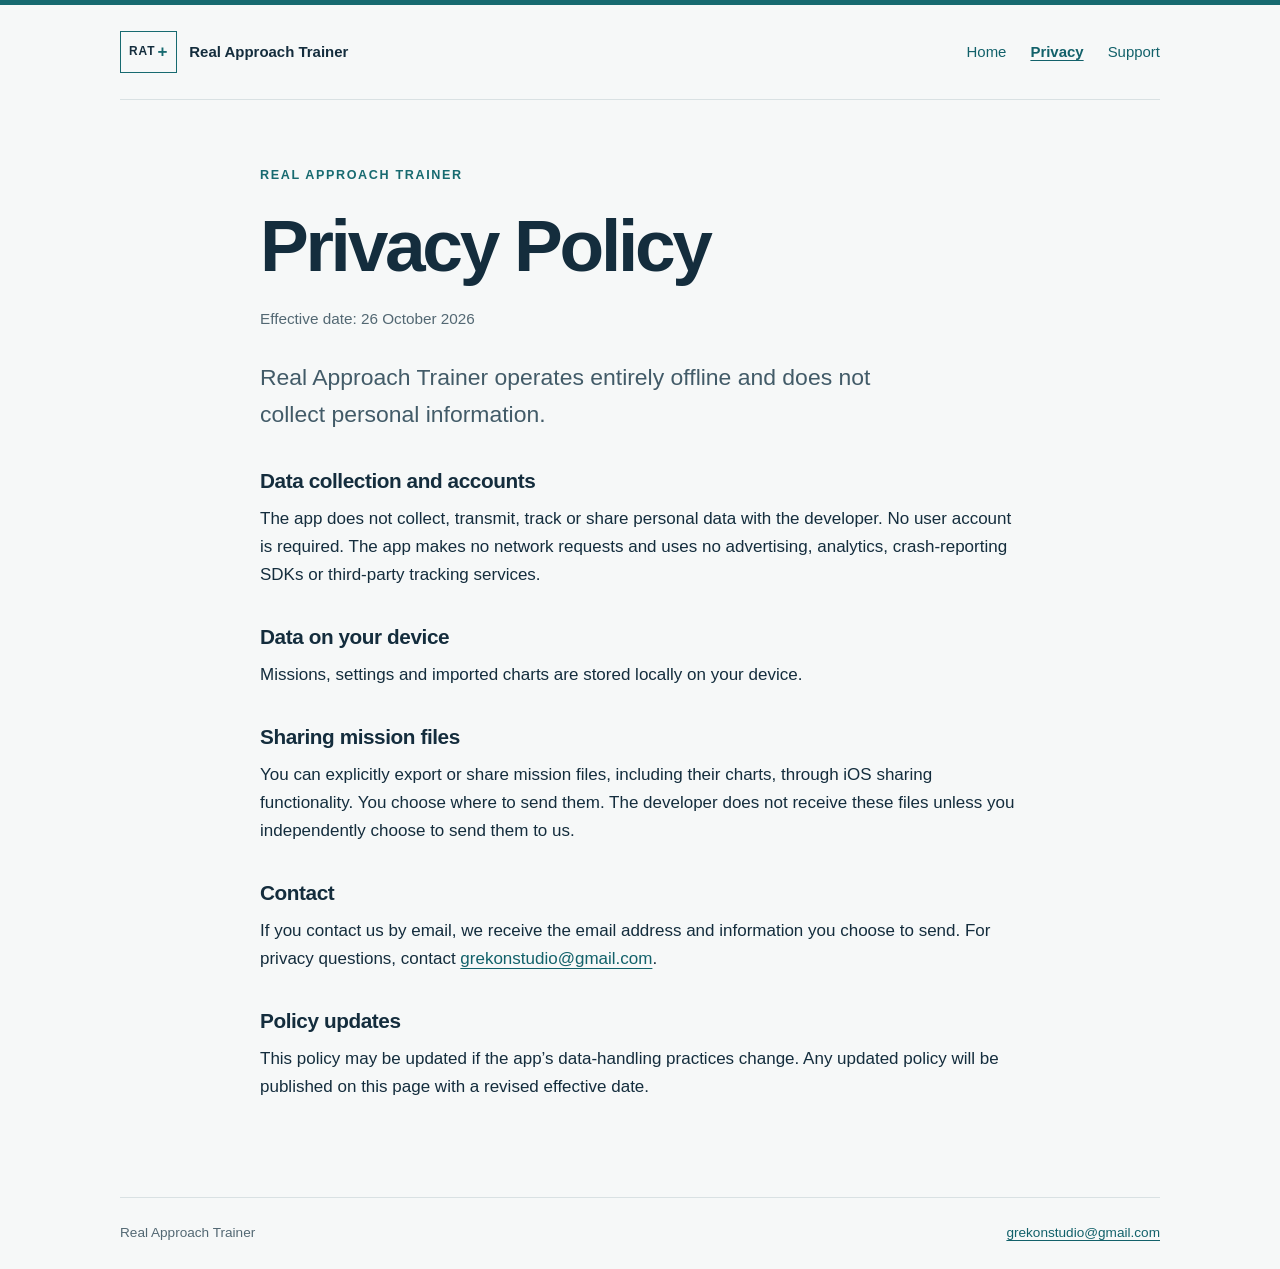
==== privacy/index.html @ 6f21090b "Create public website, privacy policy and support pages" ====
<!doctype html>
<html lang="en">
<head>
  <meta charset="utf-8">
  <meta name="viewport" content="width=device-width, initial-scale=1">
  <meta name="description" content="Privacy policy for the Real Approach Trainer iPhone and iPad app.">
  <meta name="color-scheme" content="light">
  <title>Privacy Policy | Real Approach Trainer</title>
  <link rel="stylesheet" href="../styles.css">
</head>
<body>
<a class="skip" href="#main">Skip to content</a>
<header><a class="brand" href="../"><span class="mark" aria-hidden="true">RAT<span>+</span></span><span>Real Approach Trainer</span></a><nav aria-label="Main navigation"><a href="../">Home</a><a href="../privacy/" aria-current="page">Privacy</a><a href="../support/">Support</a></nav></header>
<main id="main"><p class="eyebrow">Real Approach Trainer</p>
<h1>Privacy Policy</h1>
<p class="date">Effective date: <time datetime="2026-10-26">26 October 2026</time></p>
<p class="lead">Real Approach Trainer operates entirely offline and does not collect personal information.</p>
<section><h2>Data collection and accounts</h2><p>The app does not collect, transmit, track or share personal data with the developer. No user account is required. The app makes no network requests and uses no advertising, analytics, crash-reporting SDKs or third-party tracking services.</p></section>
<section><h2>Data on your device</h2><p>Missions, settings and imported charts are stored locally on your device.</p></section>
<section><h2>Sharing mission files</h2><p>You can explicitly export or share mission files, including their charts, through iOS sharing functionality. You choose where to send them. The developer does not receive these files unless you independently choose to send them to us.</p></section>
<section><h2>Contact</h2><p>If you contact us by email, we receive the email address and information you choose to send. For privacy questions, contact <a href="mailto:grekonstudio@gmail.com">grekonstudio@gmail.com</a>.</p></section>
<section><h2>Policy updates</h2><p>This policy may be updated if the app’s data-handling practices change. Any updated policy will be published on this page with a revised effective date.</p></section></main>
<footer><p>Real Approach Trainer</p><a href="mailto:grekonstudio@gmail.com">grekonstudio@gmail.com</a></footer>
</body>
</html>
---- styles.css ----
* { box-sizing: border-box; }
:root { font-family: -apple-system, BlinkMacSystemFont, "Segoe UI", sans-serif; color: #142d3d; background: #f6f8f8; line-height: 1.65; font-size: 17px; }
body { margin: 0; border-top: 5px solid #176a70; }
a { color: #12616a; text-underline-offset: .22em; overflow-wrap: anywhere; }
a:hover { color: #093f47; }
a:focus-visible { outline: 3px solid #aa5a04; outline-offset: 5px; border-radius: 2px; }
header, main, footer { width: min(100% - 64px, 1040px); margin-inline: auto; }
header { display: flex; align-items: center; justify-content: space-between; gap: 24px; padding-block: 26px; border-bottom: 1px solid #d9e1e3; }
.brand { display: flex; align-items: center; gap: 12px; font-size: .88rem; font-weight: 650; text-decoration: none; color: #142d3d; }
.mark { display: inline-flex; align-items: center; gap: 2px; padding: 6px 8px; border: 1px solid #176a70; font-size: .7rem; letter-spacing: .08em; }
.mark span { color: #176a70; font-size: 1rem; }
nav { display: flex; gap: 24px; font-size: .88rem; }
nav a { text-decoration: none; }
nav a[aria-current="page"] { text-decoration: underline; font-weight: 650; }
main { max-width: 760px; padding-block: 65px 80px; min-height: 65vh; }
.eyebrow { color: #176a70; text-transform: uppercase; letter-spacing: .13em; font-size: .74rem; font-weight: 700; margin: 0 0 20px; }
h1 { font-size: clamp(2.25rem, 6vw, 4.3rem); line-height: 1.1; letter-spacing: -.045em; font-weight: 650; margin: 0 0 28px; }
h2 { font-size: 1.22rem; letter-spacing: -.02em; line-height: 1.35; margin: 0 0 10px; }
p { margin: 0 0 16px; }
.lead { font-size: clamp(1.12rem, 2.5vw, 1.35rem); line-height: 1.6; color: #425b68; max-width: 650px; }
.date { color: #536873; font-size: .9rem; margin-top: -8px; margin-bottom: 28px; }
section { margin-top: 34px; }
.actions { display: flex; align-items: center; flex-wrap: wrap; gap: 24px; margin-block: 32px 58px; }
.button { display: inline-flex; gap: 24px; align-items: center; padding: 12px 20px; background: #155e65; color: #fff; border-radius: 5px; text-decoration: none; font-weight: 600; font-size: .92rem; }
.button:hover { background: #104a50; color: #fff; }
.contact { padding-top: 30px; border-top: 1px solid #d9e1e3; }
.notice { border-left: 3px solid #176a70; padding: 8px 0 1px 20px; }
ul { padding-left: 24px; }
li { margin-bottom: 6px; }
footer { display: flex; justify-content: space-between; flex-wrap: wrap; gap: 8px 24px; border-top: 1px solid #d9e1e3; padding-block: 24px; font-size: .8rem; color: #536873; }
footer p { margin: 0; }
.skip { position: absolute; left: 16px; top: -100px; background: #fff; padding: 10px; z-index: 1; }
.skip:focus { top: 10px; }
@media (max-width: 620px) { header, main, footer { width: calc(100% - 40px); } header { align-items: flex-start; flex-direction: column; gap: 20px; padding-block: 20px; } nav { gap: 28px; } main { padding-block: 42px 56px; } .actions { align-items: flex-start; flex-direction: column; gap: 20px; margin-bottom: 42px; } }
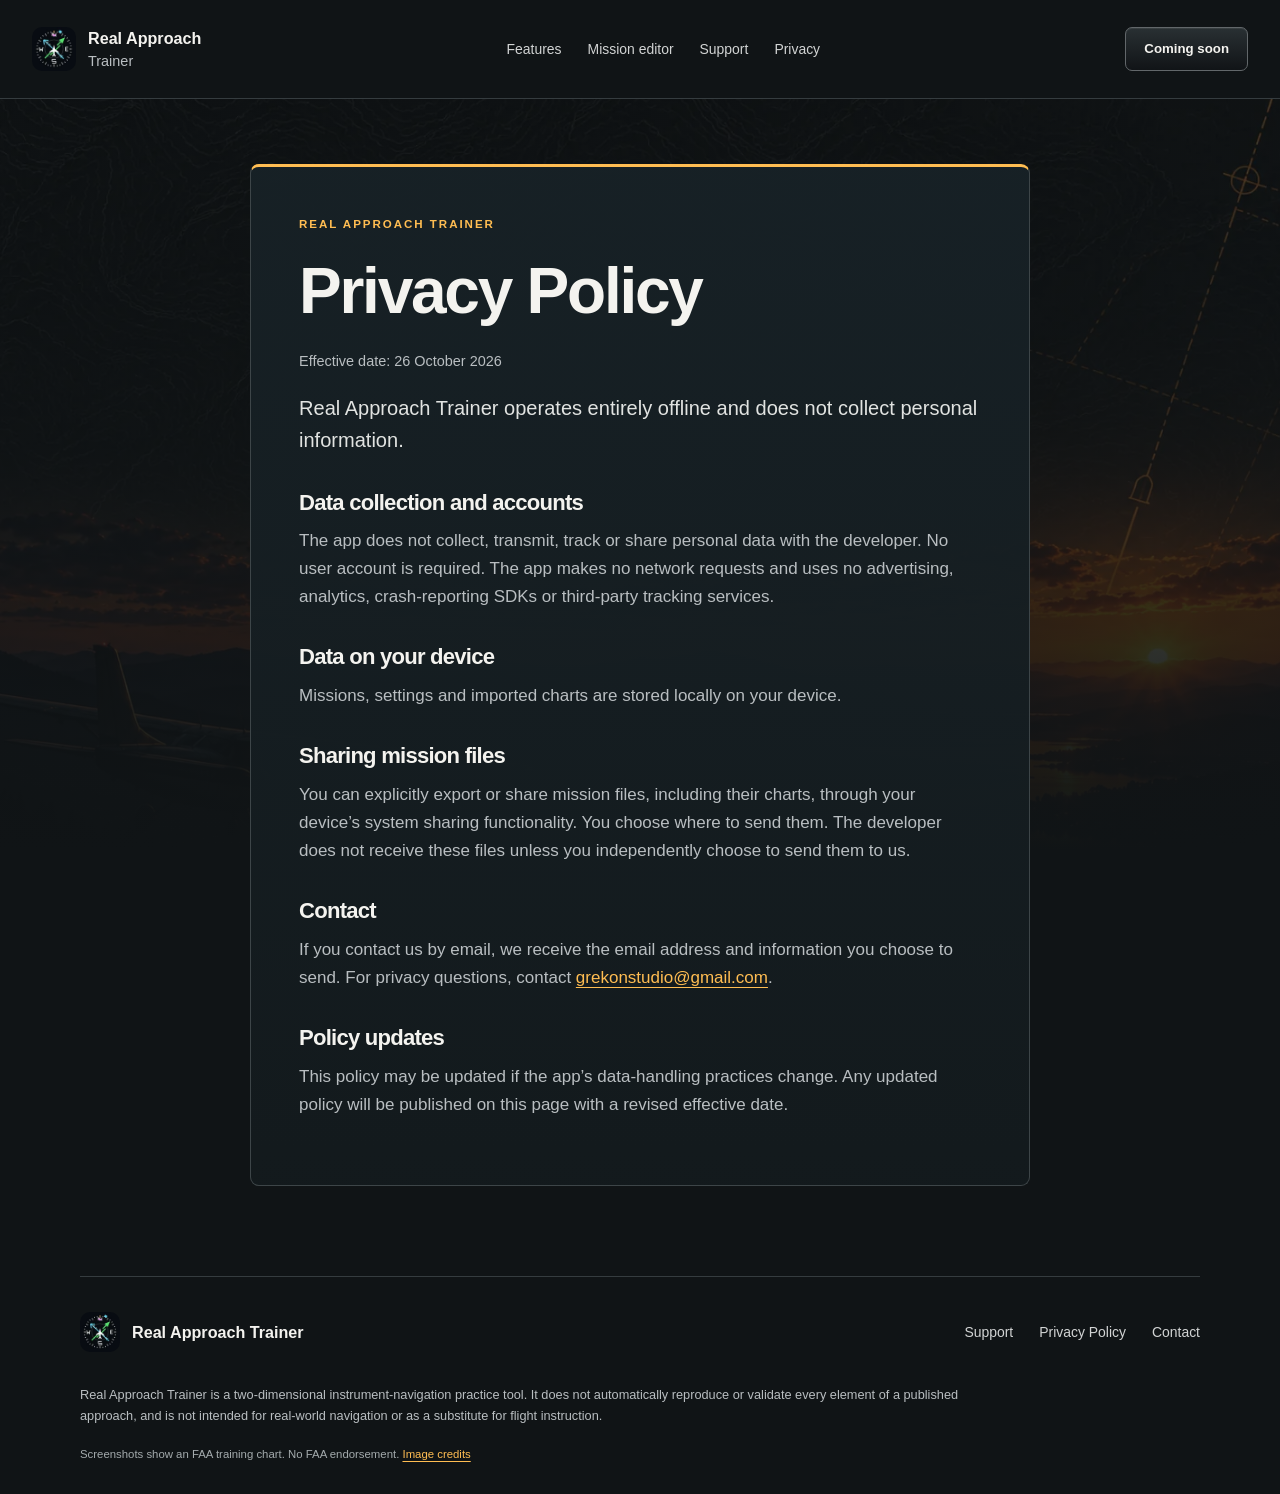
==== commit 0b265d77: "Build app-styled product website with FAA screenshots and neutral copy" ====
--- a/privacy/index.html
+++ b/privacy/index.html
@@ -1,25 +1,77 @@
 <!doctype html>
 <html lang="en">
 <head>
-  <meta charset="utf-8">
-  <meta name="viewport" content="width=device-width, initial-scale=1">
-  <meta name="description" content="Privacy policy for the Real Approach Trainer iPhone and iPad app.">
-  <meta name="color-scheme" content="light">
-  <title>Privacy Policy | Real Approach Trainer</title>
-  <link rel="stylesheet" href="../styles.css">
+<meta charset="utf-8">
+<meta name="viewport" content="width=device-width, initial-scale=1">
+<meta name="description" content="Privacy policy for Real Approach Trainer.">
+<meta name="color-scheme" content="dark">
+<title>Privacy Policy | Real Approach Trainer</title>
+<link rel="stylesheet" href="../styles.css">
+<meta name="theme-color" content="#101416">
+<link rel="icon" type="image/webp" href="../assets/app-icon-96.webp">
 </head>
-<body>
+<body class="document-page">
 <a class="skip" href="#main">Skip to content</a>
-<header><a class="brand" href="../"><span class="mark" aria-hidden="true">RAT<span>+</span></span><span>Real Approach Trainer</span></a><nav aria-label="Main navigation"><a href="../">Home</a><a href="../privacy/" aria-current="page">Privacy</a><a href="../support/">Support</a></nav></header>
-<main id="main"><p class="eyebrow">Real Approach Trainer</p>
+<header class="site-header">
+<div class="header-inner">
+<a class="brand" href="../">
+<img src="../assets/app-icon-96.webp" width="44" height="44" alt="">
+<span>Real Approach<span class="brand-second">Trainer</span>
+</span>
+</a>
+<nav aria-label="Main navigation">
+<a href="../#features">Features</a>
+<a href="../#mission-editor">Mission editor</a>
+<a href="../support/">Support</a>
+<a href="../privacy/">Privacy</a>
+</nav>
+<a class="button secondary availability" href="../#availability">Coming soon</a>
+</div>
+</header>
+<main id="main" class="document">
+<article>
+<p class="eyebrow">Real Approach Trainer</p>
 <h1>Privacy Policy</h1>
-<p class="date">Effective date: <time datetime="2026-10-26">26 October 2026</time></p>
+<p class="date">Effective date: <time datetime="2026-10-26">26 October 2026</time>
+</p>
 <p class="lead">Real Approach Trainer operates entirely offline and does not collect personal information.</p>
-<section><h2>Data collection and accounts</h2><p>The app does not collect, transmit, track or share personal data with the developer. No user account is required. The app makes no network requests and uses no advertising, analytics, crash-reporting SDKs or third-party tracking services.</p></section>
-<section><h2>Data on your device</h2><p>Missions, settings and imported charts are stored locally on your device.</p></section>
-<section><h2>Sharing mission files</h2><p>You can explicitly export or share mission files, including their charts, through iOS sharing functionality. You choose where to send them. The developer does not receive these files unless you independently choose to send them to us.</p></section>
-<section><h2>Contact</h2><p>If you contact us by email, we receive the email address and information you choose to send. For privacy questions, contact <a href="mailto:grekonstudio@gmail.com">grekonstudio@gmail.com</a>.</p></section>
-<section><h2>Policy updates</h2><p>This policy may be updated if the app’s data-handling practices change. Any updated policy will be published on this page with a revised effective date.</p></section></main>
-<footer><p>Real Approach Trainer</p><a href="mailto:grekonstudio@gmail.com">grekonstudio@gmail.com</a></footer>
+<section>
+<h2>Data collection and accounts</h2>
+<p>The app does not collect, transmit, track or share personal data with the developer. No user account is required. The app makes no network requests and uses no advertising, analytics, crash-reporting SDKs or third-party tracking services.</p>
+</section>
+<section>
+<h2>Data on your device</h2>
+<p>Missions, settings and imported charts are stored locally on your device.</p>
+</section>
+<section>
+<h2>Sharing mission files</h2>
+<p>You can explicitly export or share mission files, including their charts, through your device’s system sharing functionality. You choose where to send them. The developer does not receive these files unless you independently choose to send them to us.</p>
+</section>
+<section>
+<h2>Contact</h2>
+<p>If you contact us by email, we receive the email address and information you choose to send. For privacy questions, contact <a href="mailto:grekonstudio@gmail.com">grekonstudio@gmail.com</a>.</p>
+</section>
+<section>
+<h2>Policy updates</h2>
+<p>This policy may be updated if the app’s data-handling practices change. Any updated policy will be published on this page with a revised effective date.</p>
+</section>
+</article>
+</main>
+<footer class="site-footer">
+<div class="footer-top">
+<a class="brand" href="../">
+<img src="../assets/app-icon-96.webp" width="40" height="40" alt="">
+<span>Real Approach Trainer</span>
+</a>
+<nav aria-label="Footer navigation">
+<a href="../support/">Support</a>
+<a href="../privacy/">Privacy Policy</a>
+<a href="mailto:grekonstudio@gmail.com">Contact</a>
+</nav>
+</div>
+<p class="limitation">Real Approach Trainer is a two-dimensional instrument-navigation practice tool. It does not automatically reproduce or validate every element of a published approach, and is not intended for real-world navigation or as a substitute for flight instruction.</p>
+<p class="credits">Screenshots show an FAA training chart. No FAA endorsement. <a href="../ASSETS.md">Image credits</a>
+</p>
+</footer>
 </body>
 </html>
--- a/styles.css
+++ b/styles.css
@@ -1,34 +1,966 @@
-* { box-sizing: border-box; }
-:root { font-family: -apple-system, BlinkMacSystemFont, "Segoe UI", sans-serif; color: #142d3d; background: #f6f8f8; line-height: 1.65; font-size: 17px; }
-body { margin: 0; border-top: 5px solid #176a70; }
-a { color: #12616a; text-underline-offset: .22em; overflow-wrap: anywhere; }
-a:hover { color: #093f47; }
-a:focus-visible { outline: 3px solid #aa5a04; outline-offset: 5px; border-radius: 2px; }
-header, main, footer { width: min(100% - 64px, 1040px); margin-inline: auto; }
-header { display: flex; align-items: center; justify-content: space-between; gap: 24px; padding-block: 26px; border-bottom: 1px solid #d9e1e3; }
-.brand { display: flex; align-items: center; gap: 12px; font-size: .88rem; font-weight: 650; text-decoration: none; color: #142d3d; }
-.mark { display: inline-flex; align-items: center; gap: 2px; padding: 6px 8px; border: 1px solid #176a70; font-size: .7rem; letter-spacing: .08em; }
-.mark span { color: #176a70; font-size: 1rem; }
-nav { display: flex; gap: 24px; font-size: .88rem; }
-nav a { text-decoration: none; }
-nav a[aria-current="page"] { text-decoration: underline; font-weight: 650; }
-main { max-width: 760px; padding-block: 65px 80px; min-height: 65vh; }
-.eyebrow { color: #176a70; text-transform: uppercase; letter-spacing: .13em; font-size: .74rem; font-weight: 700; margin: 0 0 20px; }
-h1 { font-size: clamp(2.25rem, 6vw, 4.3rem); line-height: 1.1; letter-spacing: -.045em; font-weight: 650; margin: 0 0 28px; }
-h2 { font-size: 1.22rem; letter-spacing: -.02em; line-height: 1.35; margin: 0 0 10px; }
-p { margin: 0 0 16px; }
-.lead { font-size: clamp(1.12rem, 2.5vw, 1.35rem); line-height: 1.6; color: #425b68; max-width: 650px; }
-.date { color: #536873; font-size: .9rem; margin-top: -8px; margin-bottom: 28px; }
-section { margin-top: 34px; }
-.actions { display: flex; align-items: center; flex-wrap: wrap; gap: 24px; margin-block: 32px 58px; }
-.button { display: inline-flex; gap: 24px; align-items: center; padding: 12px 20px; background: #155e65; color: #fff; border-radius: 5px; text-decoration: none; font-weight: 600; font-size: .92rem; }
-.button:hover { background: #104a50; color: #fff; }
-.contact { padding-top: 30px; border-top: 1px solid #d9e1e3; }
-.notice { border-left: 3px solid #176a70; padding: 8px 0 1px 20px; }
-ul { padding-left: 24px; }
-li { margin-bottom: 6px; }
-footer { display: flex; justify-content: space-between; flex-wrap: wrap; gap: 8px 24px; border-top: 1px solid #d9e1e3; padding-block: 24px; font-size: .8rem; color: #536873; }
-footer p { margin: 0; }
-.skip { position: absolute; left: 16px; top: -100px; background: #fff; padding: 10px; z-index: 1; }
-.skip:focus { top: 10px; }
-@media (max-width: 620px) { header, main, footer { width: calc(100% - 40px); } header { align-items: flex-start; flex-direction: column; gap: 20px; padding-block: 20px; } nav { gap: 28px; } main { padding-block: 42px 56px; } .actions { align-items: flex-start; flex-direction: column; gap: 20px; margin-bottom: 42px; } }
+* {
+  box-sizing:border-box
+}
+
+ :root {
+  color-scheme:dark;
+  --bg:#101416;
+  --panel:#172126;
+  --amber:#ffbd52;
+  --text:#f4f3ef;
+  --muted:#b9bec1;
+  --border:#353c3f;
+  font-family:-apple-system,BlinkMacSystemFont,"Segoe UI",sans-serif;
+  color:var(--text);
+  background:var(--bg);
+  font-size:17px;
+  line-height:1.65
+}
+
+body {
+  margin:0
+}
+
+a {
+  color:var(--amber);
+  text-underline-offset:.25em
+}
+
+a:hover {
+  color:#ffdb9f
+}
+
+a:focus-visible,summary:focus-visible {
+  outline:3px solid var(--amber);
+  outline-offset:5px;
+  border-radius:3px
+}
+
+img {
+  max-width:100%;
+  height:auto;
+  display:block
+}
+
+p {
+  margin:0 0 18px;
+  color:var(--muted)
+}
+
+h1,h2,h3 {
+  font-weight:600;
+  line-height:1.12;
+  letter-spacing:-.035em;
+  margin:0 0 24px;
+  color:var(--text)
+}
+
+h1 {
+  font-size:clamp(2.5rem,4.8vw,4.5rem);
+  line-height:1.1
+}
+
+h2 {
+  font-size:clamp(2.1rem,4vw,3.5rem)
+}
+
+h3 {
+  font-size:1.25rem;
+  letter-spacing:-.02em;
+  line-height:1.3;
+  margin-bottom:12px
+}
+
+em {
+  font-style:normal;
+  color:var(--amber)
+}
+
+.wrap {
+  width:min(1120px,calc(100% - 64px));
+  margin-inline:auto
+}
+
+.site-header {
+  background:#101416;
+  border-bottom:1px solid var(--border)
+}
+
+.header-inner {
+  width:min(1360px,calc(100% - 64px));
+  margin:auto;
+  display:flex;
+  align-items:center;
+  justify-content:space-between;
+  gap:30px;
+  min-height:98px
+}
+
+.brand {
+  display:flex;
+  align-items:center;
+  gap:12px;
+  text-decoration:none;
+  color:var(--text);
+  font-size:.95rem;
+  line-height:1.25;
+  font-weight:650;
+  flex-shrink:0
+}
+
+.brand img {
+  border-radius:10px
+}
+
+.brand-second {
+  display:block;
+  font-weight:400;
+  color:var(--muted);
+  font-size:.85rem;
+  margin-top:3px
+}
+
+.site-header nav,.site-footer nav {
+  display:flex;
+  align-items:center;
+  gap:26px;
+  font-size:.82rem
+}
+
+.site-header nav a,.site-footer nav a {
+  padding-block:12px;
+  text-decoration:none;
+  color:#d2d4d4
+}
+
+.site-header nav a:hover,.site-footer nav a:hover {
+  color:var(--amber)
+}
+
+.button {
+  display:inline-flex;
+  align-items:center;
+  justify-content:center;
+  gap:28px;
+  min-height:48px;
+  padding:12px 22px;
+  background:linear-gradient(#ffbd52,#d19133);
+  border:1px solid #ffd58d;
+  color:#161817;
+  text-decoration:none;
+  border-radius:7px;
+  font-size:.88rem;
+  font-weight:650;
+  box-shadow:inset 0 1px 0 #ffe3b166,0 2px 4px #0004
+}
+
+.button:hover {
+  color:#101416;
+  background:linear-gradient(#ffd080,#e4a74a)
+}
+
+.button.secondary {
+  background:linear-gradient(#293033,#111417);
+  border-color:#62676a;
+  color:var(--text);
+  box-shadow:inset 0 1px 0 #ffffff12
+}
+
+.button.secondary:hover {
+  border-color:var(--amber);
+  color:var(--amber)
+}
+
+.availability {
+  font-size:.78rem;
+  min-height:44px;
+  padding:10px 18px
+}
+
+.hero {
+  position:relative;
+  isolation:isolate;
+  min-height:700px;
+  display:flex;
+  align-items:center;
+  overflow:hidden;
+  background:#101416
+}
+
+.hero-art {
+  position:absolute;
+  inset:0;
+  z-index:-2
+}
+
+.hero-art img {
+  width:100%;
+  height:100%;
+  object-fit:cover;
+  object-position:center
+}
+
+.hero:after {
+  content:"";
+  position:absolute;
+  inset:0;
+  z-index:-1;
+  background:linear-gradient(90deg,#101416ec 0%,#101416cd 33%,#10141626 63%,transparent 100%),linear-gradient(0deg,#101416,transparent 20%)
+}
+
+.hero-content {
+  padding-block:85px 75px
+}
+
+.eyebrow {
+  text-transform:uppercase;
+  letter-spacing:.17em;
+  font-size:.68rem;
+  font-weight:700;
+  color:var(--amber);
+  margin-bottom:22px
+}
+
+.hero-description {
+  max-width:490px;
+  font-size:1.03rem;
+  line-height:1.7
+}
+
+.value-line {
+  color:#fff;
+  font-size:1.15rem;
+  font-weight:650;
+  margin-top:28px;
+  margin-bottom:8px
+}
+
+.hero-note {
+  max-width:420px;
+  font-size:.83rem
+}
+
+.actions {
+  display:flex;
+  align-items:center;
+  gap:24px;
+  margin-top:28px
+}
+
+.status {
+  font-size:.8rem;
+  color:#d4d5d1
+}
+
+.status:before {
+  content:"";
+  display:inline-block;
+  width:6px;
+  height:6px;
+  border-radius:50%;
+  background:var(--amber);
+  margin-right:9px
+}
+
+.principles {
+  display:flex;
+  justify-content:space-between;
+  gap:20px;
+  border-block:1px solid var(--border);
+  padding-block:24px;
+  font-size:.83rem;
+  color:#d2d4d4
+}
+
+.principles span:before {
+  content:"+";
+  color:var(--amber);
+  margin-right:12px
+}
+
+.section {
+  padding-block:100px;
+  scroll-margin-top:25px
+}
+
+.section-heading {
+  max-width:680px;
+  margin-bottom:42px
+}
+
+.section-heading>p:not(.eyebrow) {
+  max-width:620px
+}
+
+.screen {
+  margin:0;
+  border:1px solid #4c5152;
+  border-radius:12px;
+  overflow:hidden;
+  background:#080b0c;
+  box-shadow:0 20px 65px #0004
+}
+
+.screen img {
+  width:100%
+}
+
+figcaption {
+  padding:13px 18px;
+  color:#b4b8b9;
+  font-size:.72rem;
+  line-height:1.5;
+  background:#121719;
+  border-top:1px solid #30383b
+}
+
+.three-notes {
+  display:grid;
+  grid-template-columns:repeat(3,1fr);
+  gap:42px;
+  margin-top:38px
+}
+
+.three-notes p {
+  font-size:.9rem;
+  margin:0
+}
+
+.three-notes h3 {
+  font-size:1.08rem
+}
+
+.map-section {
+  background:#151b1e;
+  border-block:1px solid var(--border);
+  position:relative
+}
+
+.split {
+  display:grid;
+  grid-template-columns:1fr 1fr;
+  align-items:center;
+  gap:110px
+}
+
+.map-copy {
+  max-width:490px
+}
+
+.lead {
+  font-size:1.18rem;
+  line-height:1.6
+}
+
+.text-link {
+  display:inline-block;
+  font-size:.9rem;
+  font-weight:600;
+  padding-block:12px
+}
+
+.phone-screen {
+  margin:0 auto;
+  width:300px;
+  max-width:100%;
+  border:6px solid #32383b;
+  border-radius:32px;
+  overflow:hidden;
+  box-shadow:0 25px 75px #0006
+}
+
+.phone-screen img {
+  width:100%
+}
+
+.phone-screen figcaption {
+  text-align:center;
+  padding:14px 5px;
+  font-size:.65rem
+}
+
+.editor-grid {
+  display:grid;
+  grid-template-columns:1fr 1fr;
+  gap:28px
+}
+
+.editor-card {
+  background:linear-gradient(#20292d,#171d20);
+  border:1px solid #394246;
+  border-radius:10px;
+  overflow:hidden
+}
+
+.editor-card figure {
+  margin:0;
+  border-bottom:1px solid var(--border)
+}
+
+.editor-card img {
+  width:100%
+}
+
+.card-copy {
+  padding:26px 28px
+}
+
+.step {
+  display:block;
+  font-size:.7rem;
+  letter-spacing:.12em;
+  color:var(--amber);
+  margin-bottom:12px
+}
+
+.editor-card p {
+  font-size:.9rem;
+  margin-bottom:0
+}
+
+.editor-summary {
+  padding:46px 36px;
+  display:flex;
+  flex-direction:column;
+  justify-content:center;
+  background:linear-gradient(#101416b8,#101416ed),url('assets/library-960.webp') center/cover
+}
+
+.editor-summary h3 {
+  font-size:2rem
+}
+
+.editor-summary .eyebrow {
+  margin-bottom:24px
+}
+
+.editor-summary .text-link {
+  margin-top:25px
+}
+
+.panel-section {
+  background:#141a1d;
+  border-block:1px solid var(--border)
+}
+
+.selector {
+  max-width:960px
+}
+
+.value-section {
+  display:grid;
+  grid-template-columns:.8fr 1.2fr;
+  gap:90px
+}
+
+.value-grid {
+  display:grid;
+  gap:30px
+}
+
+.value-grid article {
+  border-bottom:1px solid var(--border);
+  padding-bottom:28px;
+  position:relative;
+  padding-left:44px
+}
+
+.value-grid article>span {
+  position:absolute;
+  left:0;
+  top:3px;
+  color:var(--amber);
+  font-size:.7rem
+}
+
+.value-grid article:last-child {
+  border-bottom:0;
+  padding-bottom:0
+}
+
+.value-grid p {
+  font-size:.93rem;
+  margin:0
+}
+
+.value-grid a {
+  font-size:.85rem;
+  display:inline-block;
+  padding-top:15px
+}
+
+.origin {
+  background:linear-gradient(#101416ca,#101416e8),url('assets/library-1672.webp') center 70%/cover;
+  border-block:1px solid var(--border)
+}
+
+.origin-inner {
+  max-width:760px
+}
+
+.origin h2 {
+  font-size:clamp(1.8rem,3.3vw,2.8rem)
+}
+
+.origin p:not(.eyebrow) {
+  max-width:670px
+}
+
+.final-cta {
+  text-align:center
+}
+
+.final-cta>img {
+  margin:0 auto 28px;
+  border-radius:20px
+}
+
+.final-cta .eyebrow {
+  margin-bottom:20px
+}
+
+.final-cta p {
+  max-width:540px;
+  margin-inline:auto
+}
+
+.final-cta .button {
+  margin-top:15px
+}
+
+.site-footer {
+  border-top:1px solid var(--border);
+  width:min(1120px,calc(100% - 64px));
+  margin:auto;
+  padding-block:32px 30px
+}
+
+.footer-top {
+  display:flex;
+  align-items:center;
+  justify-content:space-between;
+  gap:24px;
+  margin-bottom:28px
+}
+
+.limitation {
+  font-size:.75rem;
+  max-width:920px;
+  line-height:1.7
+}
+
+.credits {
+  font-size:.67rem;
+  margin:0;
+  color:#a4abad
+}
+
+.skip {
+  position:absolute;
+  top:-100px;
+  left:20px;
+  padding:12px;
+  background:var(--panel);
+  z-index:10
+}
+
+.skip:focus {
+  top:12px
+}
+
+.document-page {
+  background:#101416
+}
+
+.document {
+  width:min(780px,calc(100% - 64px));
+  margin:65px auto 90px;
+  padding:48px;
+  background:linear-gradient(#172126f5,#131a1df5);
+  border:1px solid #3d4548;
+  border-top:3px solid var(--amber);
+  border-radius:9px;
+  position:relative
+}
+
+.document-page:before {
+  content:"";
+  position:absolute;
+  top:98px;
+  left:0;
+  width:100%;
+  height:650px;
+  z-index:-1;
+  background:linear-gradient(#10141666,#101416),url('assets/library-1672.webp') center/cover
+}
+
+.document h1 {
+  font-size:clamp(2.2rem,5vw,3.8rem)
+}
+
+.document h2 {
+  font-size:1.3rem;
+  margin-bottom:12px
+}
+
+.document section {
+  margin-top:34px
+}
+
+.document .lead {
+  color:#e1e3e1
+}
+
+.date {
+  font-size:.85rem
+}
+
+.notice {
+  border-left:2px solid var(--amber);
+  padding-left:22px
+}
+
+.document li {
+  color:var(--muted);
+  margin-bottom:8px
+}
+
+.document ul {
+  padding-left:24px
+}
+
+.document a {
+  overflow-wrap:anywhere
+}
+
+.document .button {
+  margin-top:6px
+}
+
+.document .button:hover {
+  color:#111
+}
+
+.document .contact {
+  border-top:1px solid var(--border);
+  padding-top:28px
+}
+
+
+@media(min-width:1700px) {
+  .hero {
+  min-height:780px
+}
+
+.hero-art img {
+  object-position:center 47%
+}
+
+
+}
+
+
+@media(max-width:1000px) {
+  .header-inner {
+  gap:16px;
+  width:calc(100% - 40px)
+}
+
+.site-header nav {
+  gap:18px
+}
+
+.brand {
+  font-size:.8rem
+}
+
+.availability {
+  display:none
+}
+
+.hero {
+  min-height:650px
+}
+
+.hero-content {
+  padding-block:70px
+}
+
+.hero:after {
+  background:linear-gradient(90deg,#101416ed,#101416bb 42%,#10141620),linear-gradient(0deg,#101416,transparent 30%)
+}
+
+.split {
+  gap:45px
+}
+
+.value-section {
+  gap:45px
+}
+
+.three-notes {
+  gap:24px
+}
+
+.principles {
+  flex-wrap:wrap;
+  justify-content:flex-start;
+  column-gap:30px
+}
+
+.section {
+  padding-block:75px
+}
+
+
+}
+
+
+@media(max-width:720px) {
+  .wrap,.site-footer {
+  width:calc(100% - 40px)
+}
+
+.header-inner {
+  flex-wrap:wrap;
+  gap:12px;
+  padding-block:17px
+}
+
+.brand {
+  font-size:.85rem
+}
+
+.brand img {
+  width:38px;
+  height:38px
+}
+
+.brand-second {
+  display:inline;
+  margin-left:4px;
+  font-size:inherit
+}
+
+.site-header nav {
+  width:100%;
+  justify-content:space-between;
+  gap:10px;
+  font-size:.75rem
+}
+
+.site-header nav a {
+  padding-block:8px
+}
+
+.hero {
+  min-height:920px;
+  align-items:flex-start
+}
+
+.hero-content {
+  padding-block:42px 330px
+}
+
+.hero-art img {
+  object-position:center bottom
+}
+
+.hero:after {
+  background:linear-gradient(180deg,#101416d9 0%,#101416d6 32%,#10141614 67%,#101416 100%)
+}
+
+h1 {
+  font-size:clamp(2.1rem,6.6vw,3rem)
+}
+
+.hero-description {
+  max-width:440px;
+  font-size:.96rem
+}
+
+.hero-note {
+  font-size:.78rem;
+  max-width:310px
+}
+
+.value-line {
+  font-size:1.04rem;
+  margin-top:20px
+}
+
+.eyebrow {
+  font-size:.62rem;
+  letter-spacing:.13em
+}
+
+.hero .eyebrow {
+  max-width:300px
+}
+
+.actions {
+  gap:18px;
+  flex-wrap:wrap
+}
+
+.button {
+  font-size:.82rem;
+  padding:12px 18px;
+  gap:18px
+}
+
+.status {
+  font-size:.75rem
+}
+
+.principles {
+  display:grid;
+  grid-template-columns:1fr 1fr;
+  gap:14px 12px;
+  padding-block:22px;
+  font-size:.7rem
+}
+
+.principles span:before {
+  margin-right:7px
+}
+
+.section {
+  padding-block:58px
+}
+
+.section-heading {
+  margin-bottom:30px
+}
+
+h2 {
+  font-size:2.2rem
+}
+
+.three-notes {
+  grid-template-columns:1fr;
+  gap:25px
+}
+
+.split {
+  grid-template-columns:1fr;
+  gap:34px
+}
+
+.map-copy {
+  max-width:none
+}
+
+.phone-screen {
+  width:280px
+}
+
+.editor-grid {
+  grid-template-columns:1fr;
+  gap:24px
+}
+
+.card-copy {
+  padding:22px
+}
+
+.editor-summary {
+  padding:32px 26px
+}
+
+.value-section {
+  grid-template-columns:1fr;
+  gap:14px
+}
+
+.value-grid {
+  gap:24px
+}
+
+.origin {
+  background-position:center bottom
+}
+
+.footer-top {
+  align-items:flex-start;
+  flex-direction:column;
+  gap:18px
+}
+
+.site-footer nav {
+  gap:23px;
+  flex-wrap:wrap
+}
+
+.document {
+  width:calc(100% - 32px);
+  margin:32px auto 48px;
+  padding:28px 22px
+}
+
+.document h1 {
+  font-size:2.3rem
+}
+
+.document .lead {
+  font-size:1.06rem
+}
+
+.document .eyebrow {
+  font-size:.66rem
+}
+
+.document-page:before {
+  top:140px
+}
+
+.limitation {
+  font-size:.7rem
+}
+
+.credits {
+  font-size:.65rem
+}
+
+
+}
+
+
+@media(prefers-reduced-motion:reduce) {
+  * {
+  scroll-behavior:auto!important
+}
+
+
+}
+
+
+
+.site-header nav a,.site-footer nav a {
+  min-height:44px;
+  display:inline-flex;
+  align-items:center
+}
+
+.image-link {
+  display:block
+}
+
+.image-link:focus-visible {
+  outline-offset:3px
+}
+
+.document-page {
+  background:linear-gradient(#10141677,#101416 850px),url("assets/library-1672.webp") center 98px / auto 850px no-repeat #101416
+}
+
+.document-page:before {
+  display:none
+}
+@media (max-width:720px) {
+  .hero { min-height:1100px; }
+  .hero-art { top:550px; }
+  .hero-art img { object-position:center 48%; }
+  .hero-content { padding-bottom:480px; }
+  .hero:after { background:linear-gradient(180deg,#101416 0%,#101416 43%,#10141633 66%,#101416 100%); }
+}
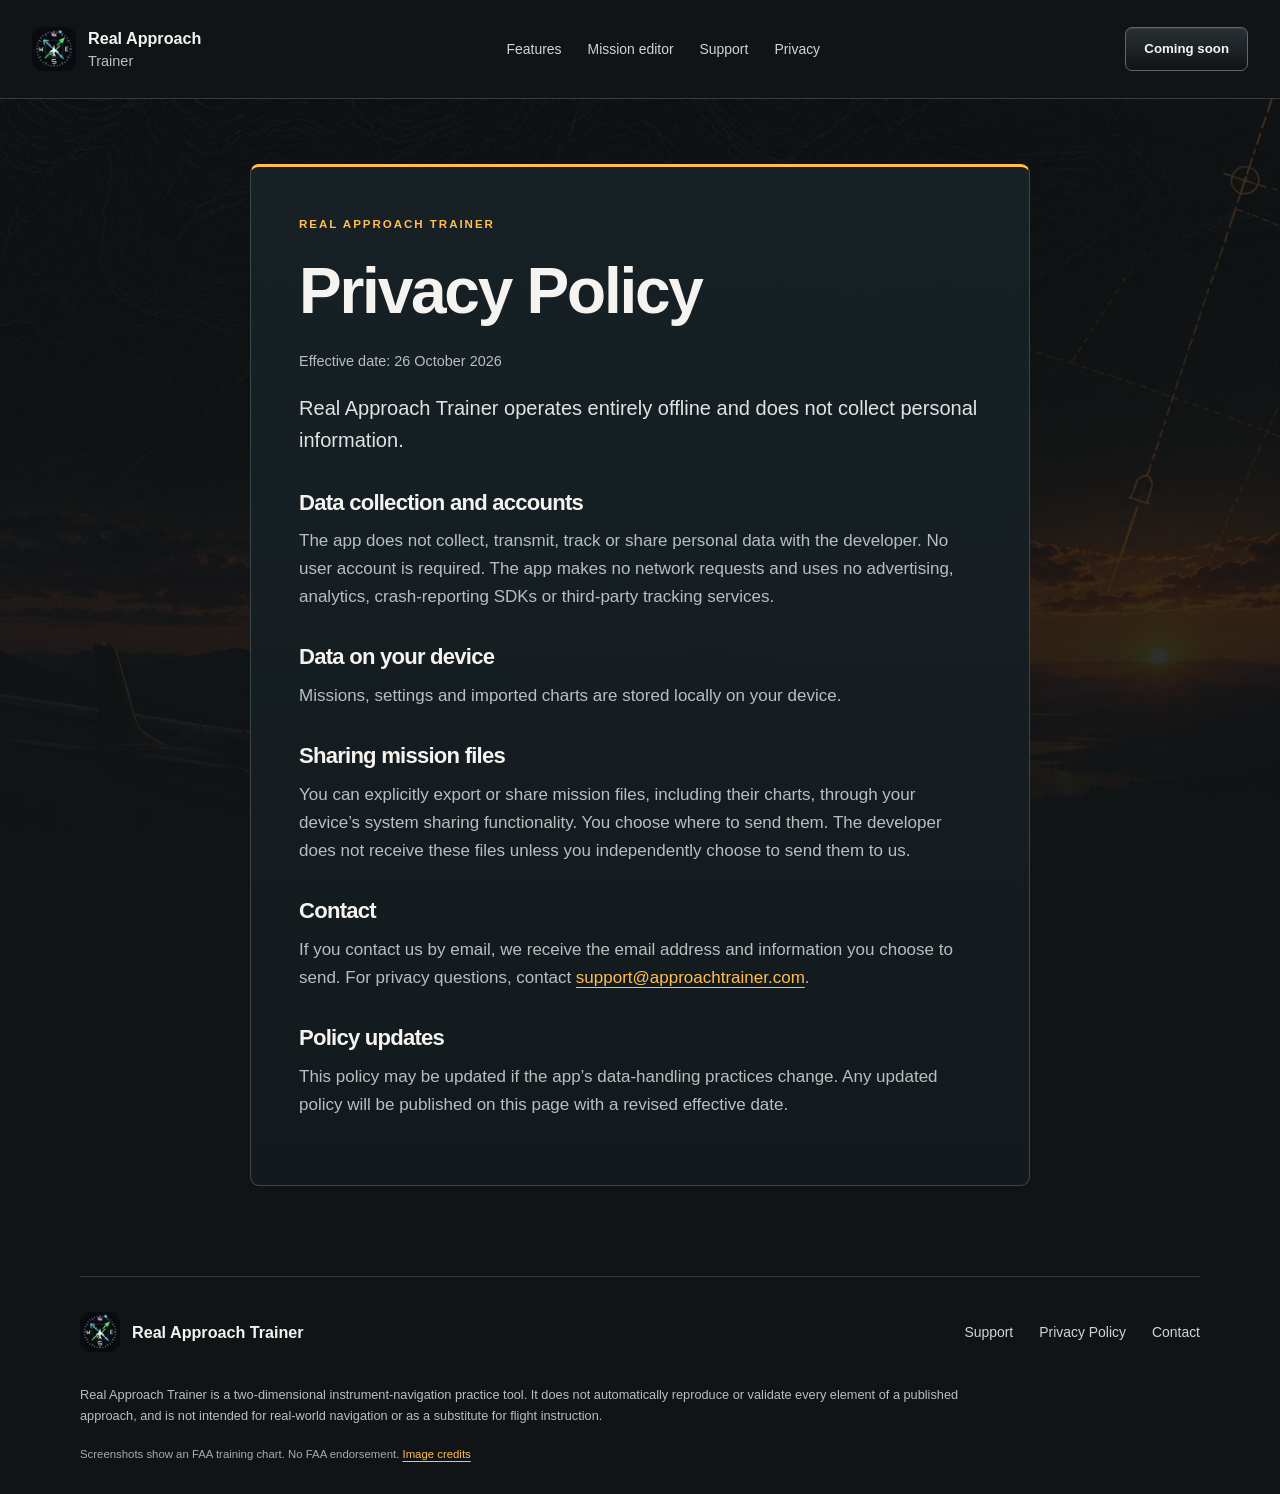
==== commit a22b0c6c: "Use dedicated support email across the website" ====
--- a/privacy/index.html
+++ b/privacy/index.html
@@ -4,6 +4,8 @@
 <meta charset="utf-8">
 <meta name="viewport" content="width=device-width, initial-scale=1">
 <meta name="description" content="Privacy policy for Real Approach Trainer.">
+<link rel="canonical" href="https://approachtrainer.com/privacy/">
+<meta property="og:url" content="https://approachtrainer.com/privacy/">
 <meta name="color-scheme" content="dark">
 <title>Privacy Policy | Real Approach Trainer</title>
 <link rel="stylesheet" href="../styles.css">
@@ -49,7 +51,7 @@
 </section>
 <section>
 <h2>Contact</h2>
-<p>If you contact us by email, we receive the email address and information you choose to send. For privacy questions, contact <a href="mailto:grekonstudio@gmail.com">grekonstudio@gmail.com</a>.</p>
+<p>If you contact us by email, we receive the email address and information you choose to send. For privacy questions, contact <a href="mailto:support@approachtrainer.com">support@approachtrainer.com</a>.</p>
 </section>
 <section>
 <h2>Policy updates</h2>
@@ -66,7 +68,7 @@
 <nav aria-label="Footer navigation">
 <a href="../support/">Support</a>
 <a href="../privacy/">Privacy Policy</a>
-<a href="mailto:grekonstudio@gmail.com">Contact</a>
+<a href="mailto:support@approachtrainer.com">Contact</a>
 </nav>
 </div>
 <p class="limitation">Real Approach Trainer is a two-dimensional instrument-navigation practice tool. It does not automatically reproduce or validate every element of a published approach, and is not intended for real-world navigation or as a substitute for flight instruction.</p>
